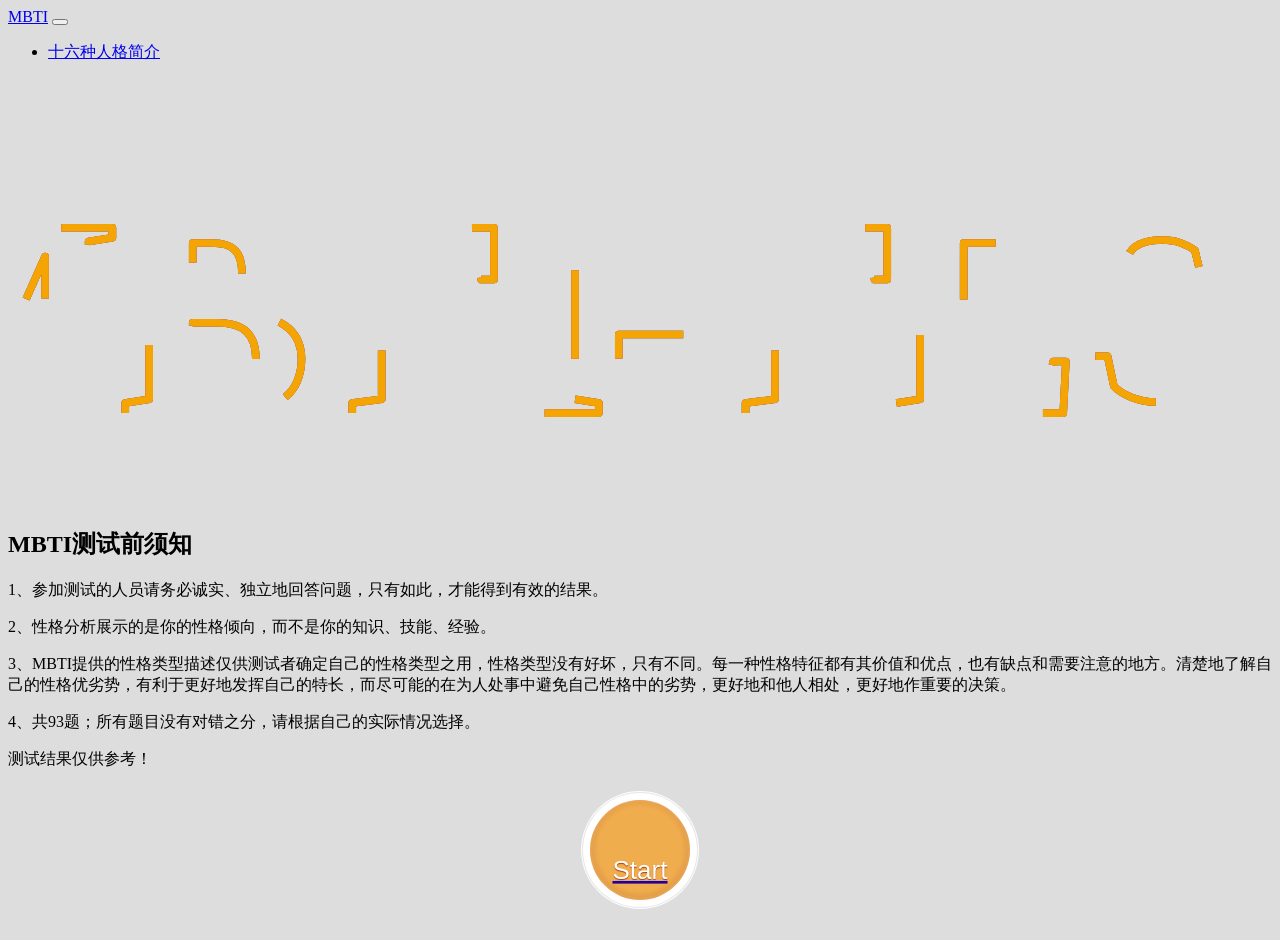
==== index.html @ 545f8bfc "refactor!：统一MBTI页面并重组静态资源 - 用一个数据驱动的详情页取代针对特定性格类型的静态页面 - 将顶级页面和第一方资源重命名为逗号分隔大小写格式 - 将脚本拆分为common、pag" ====
﻿<!doctype html>
<html lang="zh-CN">

<head>
    <meta charset="utf-8">
    <meta http-equiv="X-UA-Compatible" content="IE=edge">
    <meta name="description" content="MBTI 职业性格测试 93 题版，提供十六型人格解析、优势特点与职业方向参考。">
    <meta name="viewport" content="width=device-width, initial-scale=1.0, maximum-scale=1.0, user-scalable=no">
    <meta name="keywords" content="MBTI,MBTI测试,职业性格测试,十六型人格">
    <meta property="og:title" content="MBTI 职业性格测试 93 题版">
    <meta property="og:description" content="在线完成 93 题 MBTI 测试，并查看十六型人格的详细解析与职业建议。">
    <meta property="og:type" content="website">
    <meta property="og:url" content="https://mbti.msktmi.com/">
    <link rel="canonical" href="https://mbti.msktmi.com/">
    <title>MBTI 职业性格测试 93 题版</title>
    <link rel="shortcut icon" href="./static/img/favicon.ico">
    <link rel="stylesheet" href="./static/css/bootstrap.min.css">
    <link rel="stylesheet" href="./static/css/home-title.css">
    <link rel="stylesheet" href="./static/css/start-button.css">
    <link rel="stylesheet" href="./static/css/site.css">
    <script src="./static/js/vendor/jquery-3.7.1.min.js"></script>
    <script src="./static/js/vendor/bootstrap.min.js"></script>
    <script src="./static/js/common/project-info.js"></script>
</head>

<body>
    <!-- 首页只负责引导用户进入测试，并提供十六型人格入口。 -->
    <div>
        <!-- 顶部导航在所有主要页面保持一致，降低跳转成本。 -->
        <div class="navbar navbar-default navbar-fixed-top">
            <div class="container">
                <div class="navbar-header">
                    <a href="#" class="navbar-brand">MBTI</a>
                    <button class="navbar-toggle" type="button" data-toggle="collapse" data-target="#navbar-main"
                        aria-label="切换导航菜单">
                        <span class="icon-bar"></span>
                        <span class="icon-bar"></span>
                        <span class="icon-bar"></span>
                    </button>
                </div>
                <div class="navbar-collapse collapse" id="navbar-main">
                    <ul class="nav navbar-nav">
                        <li>
                            <a href="./personality-types.html">十六种人格简介</a>
                        </li>
                    </ul>
                </div>
            </div>
        </div>

        <div class="container">

            <!-- 主视觉标题通过 SVG 文本描边动画突出测试主题。 -->
            <div class="page-header">
                <div class="content">
                    <svg viewBox="0 0 1000 300" style="width: 100%;">
                        <symbol id="s-text">
                            <text text-anchor="middle" x="50%" y="60%" dy=".2em">
                                MBTI-TEST
                            </text>
                        </symbol>
                        <use xlink:href="#s-text" class="text"></use>
                        <use xlink:href="#s-text" class="text"></use>
                        <use xlink:href="#s-text" class="text"></use>
                        <use xlink:href="#s-text" class="text"></use>
                        <use xlink:href="#s-text" class="text"></use>
                        <use xlink:href="#s-text" class="text"></use>
                        <clippath id="cp-text">
                            <text text-anchor="middle" x="50%" y="60%" dy=".2em" class="text--line">
                                MBTI-TEST
                            </text>
                        </clippath>
                        <g clip-path="url(#cp-text)" class="shadow">
                            <rect width="100%" height="100%" class="anim-shape anim-shape--shadow"></rect>
                        </g>
                        <g clip-path="url(#cp-text)" class="colortext">
                            <rect width="100%" height="100%" class="anim-shape"></rect>
                            <rect width="80%" height="100%" class="anim-shape"></rect>
                            <rect width="60%" height="100%" class="anim-shape"></rect>
                            <rect width="40%" height="100%" class="anim-shape"></rect>
                            <rect width="20%" height="100%" class="anim-shape"></rect>
                        </g>
                        <use xlink:href="#s-text" class="text--transparent"></use>
                    </svg>
                </div>
            </div>


            <!-- 这里展示测试说明，帮助用户理解题目没有对错、结果仅供参考。 -->
            <div class="bs-docs-section">
                <div class="row">
                    <div class="col-lg-12">
                        <div class="bs-component">
                            <h2>MBTI测试前须知</h2>
                            <p>1、参加测试的人员请务必诚实、独立地回答问题，只有如此，才能得到有效的结果。</p>
                            <p>2、性格分析展示的是你的性格倾向，而不是你的知识、技能、经验。</p>
                            <p>
                                3、MBTI提供的性格类型描述仅供测试者确定自己的性格类型之用，性格类型没有好坏，只有不同。每一种性格特征都有其价值和优点，也有缺点和需要注意的地方。清楚地了解自己的性格优劣势，有利于更好地发挥自己的特长，而尽可能的在为人处事中避免自己性格中的劣势，更好地和他人相处，更好地作重要的决策。
                            </p>
                            <p>4、共93题；所有题目没有对错之分，请根据自己的实际情况选择。</p>
                            <p>测试结果仅供参考！</p>
                        </div>
                    </div>
                </div>
            </div>

            <!-- 首页唯一的主操作按钮，直接进入答题页。 -->
            <a href="./mbti-test.html" class="a-btn">
                <span></span>
                <span>Start</span>
                <span>Go!</span>
            </a>
        </div>
</body>

</html>
---- static/css/home-title.css ----
/* 首页 SVG 标题动画：多层描边文字循环位移，形成霓虹描边效果。 */
@media screen and (max-width: 27em) {
  p {
    font-size: 11px;
  }
}


body {
  height: 100%;
}

.text {
  fill: none;
  stroke-width: 6;
  stroke-linejoin: round;
  stroke-dasharray: 70 330;
  stroke-dashoffset: 0;
  -webkit-animation: stroke 6s infinite linear;
  animation: stroke 6s infinite linear;
}

.text:nth-child(5n + 1) {
  stroke: #F2385A;
  -webkit-animation-delay: -1.2s;
  animation-delay: -1.2s;
}

.text:nth-child(5n + 2) {
  stroke: #F5A503;
  -webkit-animation-delay: -2.4s;
  animation-delay: -2.4s;
}

.text:nth-child(5n + 3) {
  stroke: #E9F1DF;
  -webkit-animation-delay: -3.6s;
  animation-delay: -3.6s;
}

.text:nth-child(5n + 4) {
  stroke: #56D9CD;
  -webkit-animation-delay: -4.8s;
  animation-delay: -4.8s;
}

.text:nth-child(5n + 5) {
  stroke: #3AA1BF;
  -webkit-animation-delay: -6s;
  animation-delay: -6s;
}

@-webkit-keyframes stroke {
  100% {
    stroke-dashoffset: -400;
  }
}

@keyframes stroke {
  100% {
    stroke-dashoffset: -400;
  }
}

/* 下面这组样式控制彩色遮罩块在标题文字中的移动。 */
.text--transparent {
  fill: transparent;
}

.anim-shape {
  -webkit-transform-origin: 0x 150px;
  transform-origin: 0x 150px;
  -webkit-transform: scale(0, 1) translate(0, 0);
  transform: scale(0, 1) translate(0, 0);
  -webkit-animation: moving-panel 3s infinite alternate;
  animation: moving-panel 3s infinite alternate;
}

.colortext .anim-shape:nth-child(1) {
  fill: #0E1826;
}

.colortext .anim-shape:nth-child(2) {
  fill: #166973;
}

.colortext .anim-shape:nth-child(3) {
  fill: #65BFA6;
}

.colortext .anim-shape:nth-child(4) {
  fill: #F2CD5C;
}

.colortext .anim-shape:nth-child(5) {
  fill: #F26444;
}

.shadow {
  -webkit-transform: translate(10px, 10px);
  transform: translate(10px, 10px);
}

.anim-shape--shadow {
  fill: #000;
  fill-opacity: .2;
}

@-webkit-keyframes moving-panel {
  100% {
    -webkit-transform: scale(1, 1) translate(20px, 0);
    transform: scale(1, 1) translate(20px, 0);
  }
}

@keyframes moving-panel {
  100% {
    -webkit-transform: scale(1, 1) translate(20px, 0);
    transform: scale(1, 1) translate(20px, 0);
  }
}


div.content {
  /* 标题容器使用 flex 居中，保证不同宽度屏幕上都能稳定显示。 */
  font: 800 14em/1 'Open Sans', Impact;
  display: flex;
  justify-content: center;
  flex-wrap: wrap;

}

.page-header {
  padding-top: 50px;
}

svg {
  display: block;
  text-transform: uppercase;
}
---- static/css/start-button.css ----
/* 首页开始按钮：圆形按钮配合阴影与旋转星标制造主 CTA 动效。 */
.a-btn {
    width: 100px;
    height: 100px;
    -webkit-border-radius: 50%;
    -moz-border-radius: 50%;
    border-radius: 50%;
    display: block;
    margin-top: 30px;
    left: 50%;
    margin-left: -50px;
    background: #f0ad4e;
    position: relative;
    -webkit-box-shadow: 0px 0px 5px 0px rgba(246, 212, 163, 0.5) inset, 0px -1px 5px 4px rgba(170, 77, 27, 0.2) inset, 0px 0px 0px 7px #fff, 0px 0px 1px 8px rgba(188, 188, 188, 0.4), 0px 0px 0px 9px #fff;
    -moz-box-shadow: 0px 0px 5px 0px rgba(246, 212, 163, 0.5) inset, 0px -1px 5px 4px rgba(170, 77, 27, 0.2) inset, 0px 0px 0px 7px #fff, 0px 0px 1px 8px rgba(188, 188, 188, 0.4), 0px 0px 0px 9px #fff;
    box-shadow: 0px 0px 5px 0px rgba(246, 212, 163, 0.5) inset, 0px -1px 5px 4px rgba(170, 77, 27, 0.2) inset, 0px 0px 0px 7px #fff, 0px 0px 1px 8px rgba(188, 188, 188, 0.4), 0px 0px 0px 9px #fff;
    -webkit-transition: all 0.3s linear;
    -moz-transition: all 0.3s linear;
    -o-transition: all 0.3s linear;
    transition: all 0.3s linear;
}

.a-btn span {
    display: table-cell;
    width: 100px;
    height: 100px;
    padding: 20px;
    text-align: center;
    vertical-align: middle;
    font-size: 26px;
    color: #fff;
    text-shadow: 0px 1px 1px #A03F16;
    font-family: "Arvo", "Myriad Pro", "Trebuchet MS", sans-serif;
    -webkit-transition: all 0.3s linear;
    -moz-transition: all 0.3s linear;
    -o-transition: all 0.3s linear;
    transition: all 0.3s linear;
}

.a-btn span:nth-child(1),
.a-btn span:nth-child(3) {
    position: absolute;
    top: 0px;
    left: 0px;
    font-size: 40px;
    line-height: 36px;
    opacity: 0;
}

.a-btn span:nth-child(1) {
    /* 第一层是背景星标，只在 hover 时转动并加强视觉反馈。 */
    background: transparent url(/static/img/star.png) no-repeat center center;
    opacity: 0.2;
}

.a-btn:hover {
    text-decoration: none;
    background: rgba(170, 77, 27, 0.6);
    -webkit-box-shadow: 0px 0px 5px 0px rgba(246, 212, 163, 0.5) inset, 0px -1px 5px 4px rgba(170, 77, 27, 0.2) inset, 0px 0px 0px 7px #fff, 1px 4px 5px 8px rgba(188, 188, 188, 0.6), 0px 0px 0px 9px #fff;
    -moz-box-shadow: 0px 0px 5px 0px rgba(246, 212, 163, 0.5) inset, 0px -1px 5px 4px rgba(170, 77, 27, 0.2) inset, 0px 0px 0px 7px #fff, 1px 4px 5px 8px rgba(188, 188, 188, 0.6), 0px 0px 0px 9px #fff;
    box-shadow: 0px 0px 5px 0px rgba(246, 212, 163, 0.5) inset, 0px -1px 5px 4px rgba(170, 77, 27, 0.2) inset, 0px 0px 0px 7px #fff, 1px 4px 5px 8px rgba(188, 188, 188, 0.6), 0px 0px 0px 9px #fff;
}

.a-btn:hover span:nth-child(3) {
    margin-top: 10px;
    opacity: 1;
}

.a-btn:hover span:nth-child(2) {
    opacity: 0;
    -webkit-transform: scale(0);
    -moz-transform: scale(0);
    transform: scale(0);
}

.a-btn:hover span:nth-child(1) {
    -webkit-animation: rotate 1s linear;
    -moz-animation: rotate 1s linear;
    animation: rotate 1s linear;
}

.a-btn:active {
    -webkit-box-shadow: 0px 0px 5px 0px rgba(246, 212, 163, 0.5) inset, 0px -1px 5px 4px rgba(170, 77, 27, 0.2) inset, 0px 0px 0px 7px #fff, 0px -1px 0px 8px rgba(188, 188, 188, 0.3), 0px 0px 0px 10px #fff;
    -moz-box-shadow: 0px 0px 5px 0px rgba(246, 212, 163, 0.5) inset, 0px -1px 5px 4px rgba(170, 77, 27, 0.2) inset, 0px 0px 0px 7px #fff, 0px -1px 0px 8px rgba(188, 188, 188, 0.3), 0px 0px 0px 10px #fff;
    box-shadow: 0px 0px 5px 0px rgba(246, 212, 163, 0.5) inset, 0px -1px 5px 4px rgba(170, 77, 27, 0.2) inset, 0px 0px 0px 7px #fff, 0px -1px 0px 8px rgba(188, 188, 188, 0.3), 0px 0px 0px 10px #fff;
}

.a-btn:active span:nth-child(2) {
    color: rgba(170, 77, 27, 0.8);
    text-shadow: 0px 1px 1px rgba(255, 255, 255, 0.6);
}

@keyframes rotate {

    /* 点击前的悬停动画通过缩放加旋转提升“开始测试”的仪式感。 */
    0% {
        transform: scale(1) rotate(0);
    }

    50% {
        transform: scale(0.5) rotate(180deg);
    }

    100% {
        transform: scale(1) rotate(360deg);
    }
}

@-webkit-keyframes rotate {
    0% {
        -webkit-transform: scale(1) rotate(0);
    }

    50% {
        -webkit-transform: scale(0.5) rotate(180deg);
    }

    100% {
        -webkit-transform: scale(1) rotate(360deg);
    }
}

@-moz-keyframes rotate {
    0% {
        -moz-transform: scale(1) rotate(0);
    }

    50% {
        -moz-transform: scale(0.5) rotate(180deg);
    }

    100% {
        -moz-transform: scale(1) rotate(360deg);
    }
}
---- static/css/site.css ----
/* 全站公共样式：统一背景图和基础间距。 */
body {
	background: #ddd url("/static/img/field.jpg") fixed no-repeat top left;
	-webkit-background-size: cover;
	-moz-background-size: cover;
	background-size: cover;
}

footer {
	/* 给页脚留出与主体内容的分隔空间。 */
	margin-top: 90px;
}

.flashes {
	/* 预留给提示消息的公共样式。 */
	margin-top: 90px;
	text-align: center;
}
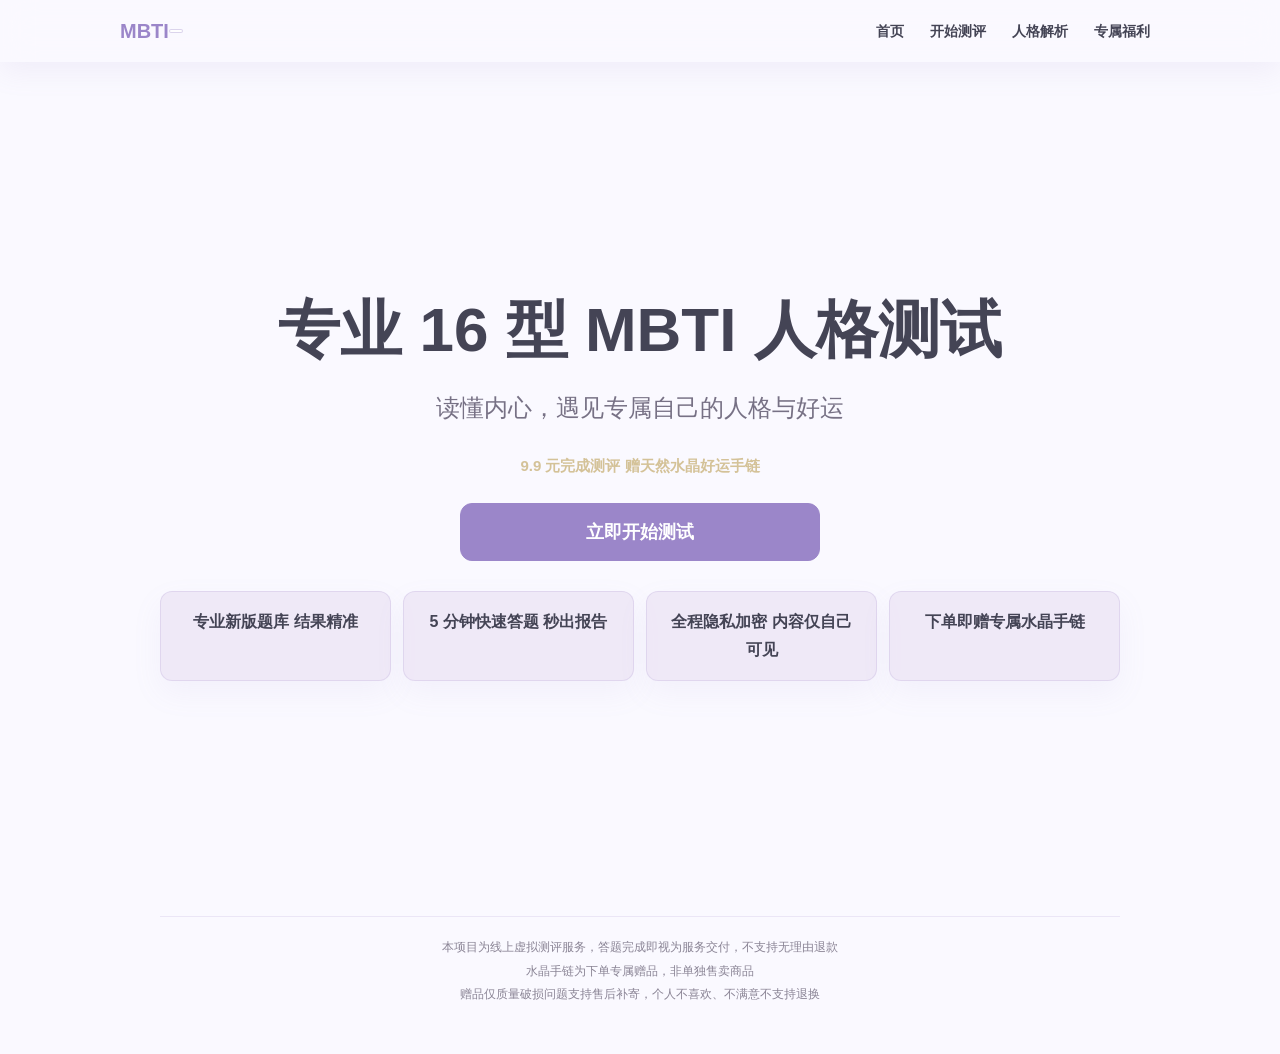
==== commit a5882aaf: "Redesign MBTI mobile-first UI" ====
--- a/index.html
+++ b/index.html
@@ -1,22 +1,20 @@
-﻿<!doctype html>
+<!doctype html>
 <html lang="zh-CN">
 
 <head>
     <meta charset="utf-8">
     <meta http-equiv="X-UA-Compatible" content="IE=edge">
-    <meta name="description" content="MBTI 职业性格测试 93 题版，提供十六型人格解析、优势特点与职业方向参考。">
+    <meta name="description" content="专业 16 型 MBTI 人格测试，快速了解自己的性格特质与专属好运建议。">
     <meta name="viewport" content="width=device-width, initial-scale=1.0, maximum-scale=1.0, user-scalable=no">
     <meta name="keywords" content="MBTI,MBTI测试,职业性格测试,十六型人格">
-    <meta property="og:title" content="MBTI 职业性格测试 93 题版">
-    <meta property="og:description" content="在线完成 93 题 MBTI 测试，并查看十六型人格的详细解析与职业建议。">
+    <meta property="og:title" content="专业 16 型 MBTI 人格测试">
+    <meta property="og:description" content="读懂内心，遇见专属自己的人格与好运。">
     <meta property="og:type" content="website">
     <meta property="og:url" content="https://mbti.msktmi.com/">
     <link rel="canonical" href="https://mbti.msktmi.com/">
-    <title>MBTI 职业性格测试 93 题版</title>
+    <title>专业 16 型 MBTI 人格测试</title>
     <link rel="shortcut icon" href="./static/img/favicon.ico">
     <link rel="stylesheet" href="./static/css/bootstrap.min.css">
-    <link rel="stylesheet" href="./static/css/home-title.css">
-    <link rel="stylesheet" href="./static/css/start-button.css">
     <link rel="stylesheet" href="./static/css/site.css">
     <script src="./static/js/vendor/jquery-3.7.1.min.js"></script>
     <script src="./static/js/vendor/bootstrap.min.js"></script>
@@ -24,93 +22,47 @@
 </head>
 
 <body>
-    <!-- 首页只负责引导用户进入测试，并提供十六型人格入口。 -->
-    <div>
-        <!-- 顶部导航在所有主要页面保持一致，降低跳转成本。 -->
-        <div class="navbar navbar-default navbar-fixed-top">
-            <div class="container">
-                <div class="navbar-header">
-                    <a href="#" class="navbar-brand">MBTI</a>
-                    <button class="navbar-toggle" type="button" data-toggle="collapse" data-target="#navbar-main"
-                        aria-label="切换导航菜单">
-                        <span class="icon-bar"></span>
-                        <span class="icon-bar"></span>
-                        <span class="icon-bar"></span>
-                    </button>
-                </div>
-                <div class="navbar-collapse collapse" id="navbar-main">
-                    <ul class="nav navbar-nav">
-                        <li>
-                            <a href="./personality-types.html">十六种人格简介</a>
-                        </li>
-                    </ul>
-                </div>
+    <nav class="navbar navbar-default navbar-fixed-top">
+        <div class="container">
+            <div class="navbar-header">
+                <a href="./index.html" class="navbar-brand">MBTI</a>
+                <button class="navbar-toggle" type="button" data-toggle="collapse" data-target="#navbar-main"
+                    aria-label="切换导航菜单">
+                    <span class="icon-bar"></span>
+                    <span class="icon-bar"></span>
+                    <span class="icon-bar"></span>
+                </button>
+            </div>
+            <div class="navbar-collapse collapse" id="navbar-main">
+                <ul class="site-nav-links">
+                    <li><a href="./index.html">首页</a></li>
+                    <li><a href="./mbti-test.html">开始测评</a></li>
+                    <li><a href="./personality-types.html">人格解析</a></li>
+                    <li><a href="./mbti-test.html">专属福利</a></li>
+                </ul>
             </div>
         </div>
+    </nav>
 
-        <div class="container">
+    <main class="page-shell hero-shell">
+        <h1 class="hero-title">专业 16 型 MBTI 人格测试</h1>
+        <p class="hero-subtitle">读懂内心，遇见专属自己的人格与好运</p>
+        <p class="gold-note">9.9 元完成测评 赠天然水晶好运手链</p>
+        <a href="./mbti-test.html" class="primary-button hero-cta">立即开始测试</a>
 
-            <!-- 主视觉标题通过 SVG 文本描边动画突出测试主题。 -->
-            <div class="page-header">
-                <div class="content">
-                    <svg viewBox="0 0 1000 300" style="width: 100%;">
-                        <symbol id="s-text">
-                            <text text-anchor="middle" x="50%" y="60%" dy=".2em">
-                                MBTI-TEST
-                            </text>
-                        </symbol>
-                        <use xlink:href="#s-text" class="text"></use>
-                        <use xlink:href="#s-text" class="text"></use>
-                        <use xlink:href="#s-text" class="text"></use>
-                        <use xlink:href="#s-text" class="text"></use>
-                        <use xlink:href="#s-text" class="text"></use>
-                        <use xlink:href="#s-text" class="text"></use>
-                        <clippath id="cp-text">
-                            <text text-anchor="middle" x="50%" y="60%" dy=".2em" class="text--line">
-                                MBTI-TEST
-                            </text>
-                        </clippath>
-                        <g clip-path="url(#cp-text)" class="shadow">
-                            <rect width="100%" height="100%" class="anim-shape anim-shape--shadow"></rect>
-                        </g>
-                        <g clip-path="url(#cp-text)" class="colortext">
-                            <rect width="100%" height="100%" class="anim-shape"></rect>
-                            <rect width="80%" height="100%" class="anim-shape"></rect>
-                            <rect width="60%" height="100%" class="anim-shape"></rect>
-                            <rect width="40%" height="100%" class="anim-shape"></rect>
-                            <rect width="20%" height="100%" class="anim-shape"></rect>
-                        </g>
-                        <use xlink:href="#s-text" class="text--transparent"></use>
-                    </svg>
-                </div>
-            </div>
+        <section class="benefit-grid" aria-label="测试优势">
+            <div class="benefit-card">专业新版题库 结果精准</div>
+            <div class="benefit-card">5 分钟快速答题 秒出报告</div>
+            <div class="benefit-card">全程隐私加密 内容仅自己可见</div>
+            <div class="benefit-card">下单即赠专属水晶手链</div>
+        </section>
+    </main>
 
-
-            <!-- 这里展示测试说明，帮助用户理解题目没有对错、结果仅供参考。 -->
-            <div class="bs-docs-section">
-                <div class="row">
-                    <div class="col-lg-12">
-                        <div class="bs-component">
-                            <h2>MBTI测试前须知</h2>
-                            <p>1、参加测试的人员请务必诚实、独立地回答问题，只有如此，才能得到有效的结果。</p>
-                            <p>2、性格分析展示的是你的性格倾向，而不是你的知识、技能、经验。</p>
-                            <p>
-                                3、MBTI提供的性格类型描述仅供测试者确定自己的性格类型之用，性格类型没有好坏，只有不同。每一种性格特征都有其价值和优点，也有缺点和需要注意的地方。清楚地了解自己的性格优劣势，有利于更好地发挥自己的特长，而尽可能的在为人处事中避免自己性格中的劣势，更好地和他人相处，更好地作重要的决策。
-                            </p>
-                            <p>4、共93题；所有题目没有对错之分，请根据自己的实际情况选择。</p>
-                            <p>测试结果仅供参考！</p>
-                        </div>
-                    </div>
-                </div>
-            </div>
-
-            <!-- 首页唯一的主操作按钮，直接进入答题页。 -->
-            <a href="./mbti-test.html" class="a-btn">
-                <span></span>
-                <span>Start</span>
-                <span>Go!</span>
-            </a>
-        </div>
+    <footer class="compliance-footer">
+        <p>本项目为线上虚拟测评服务，答题完成即视为服务交付，不支持无理由退款</p>
+        <p>水晶手链为下单专属赠品，非单独售卖商品</p>
+        <p>赠品仅质量破损问题支持售后补寄，个人不喜欢、不满意不支持退换</p>
+    </footer>
 </body>
 
-</html>+</html>
--- a/static/css/site.css
+++ b/static/css/site.css
@@ -1,18 +1,558 @@
-/* 全站公共样式：统一背景图和基础间距。 */
+:root {
+	--color-primary: #9B86C9;
+	--color-bg: #FAF9FF;
+	--color-card: #E8DFF2;
+	--color-text: #444455;
+	--color-gold: #D4C298;
+	--color-white: #ffffff;
+	--color-line: #ddd7e9;
+	--color-muted: #777185;
+	--shadow-soft: 0 18px 42px rgba(155, 134, 201, 0.16);
+	--radius: 12px;
+	--font-main: "Source Han Rounded", "Source Han Sans CN", "PingFang SC", "Microsoft YaHei", sans-serif;
+	--font-en: "Montserrat", "Source Han Sans CN", "PingFang SC", sans-serif;
+}
+
+* {
+	box-sizing: border-box;
+}
+
+html {
+	min-height: 100%;
+	background: var(--color-bg);
+}
+
 body {
-	background: #ddd url("/static/img/field.jpg") fixed no-repeat top left;
-	-webkit-background-size: cover;
-	-moz-background-size: cover;
-	background-size: cover;
-}
-
-footer {
-	/* 给页脚留出与主体内容的分隔空间。 */
+	min-height: 100%;
+	margin: 0;
+	background: var(--color-bg);
+	color: var(--color-text);
+	font-family: var(--font-main);
+	font-size: 16px;
+	line-height: 1.75;
+	letter-spacing: 0;
+}
+
+a {
+	color: var(--color-primary);
+	text-decoration: none;
+}
+
+a:hover,
+a:focus {
+	color: var(--color-primary);
+	text-decoration: none;
+}
+
+img {
+	max-width: 100%;
+}
+
+.container {
+	width: min(100% - 32px, 1040px);
+	max-width: 1040px;
+	margin: 0 auto;
+	padding: 0;
+}
+
+.navbar.navbar-default {
+	min-height: 62px;
+	margin: 0;
+	border: 0;
+	border-radius: 0;
+	background: rgba(250, 249, 255, 0.82);
+	box-shadow: 0 10px 28px rgba(155, 134, 201, 0.1);
+	backdrop-filter: blur(16px);
+	-webkit-backdrop-filter: blur(16px);
+}
+
+.navbar-fixed-top {
+	position: sticky;
+	top: 0;
+	z-index: 1000;
+}
+
+.navbar .container {
+	display: flex;
+	align-items: center;
+	justify-content: space-between;
+	min-height: 62px;
+}
+
+.navbar-header {
+	float: none;
+	display: flex;
+	align-items: center;
+	justify-content: space-between;
+	width: 100%;
+}
+
+.navbar-default .navbar-brand {
+	height: auto;
+	padding: 0;
+	color: var(--color-primary);
+	font-family: var(--font-en);
+	font-size: 20px;
+	font-weight: 800;
+	line-height: 1;
+}
+
+.navbar-default .navbar-toggle {
+	margin: 0;
+	border: 1px solid rgba(155, 134, 201, 0.35);
+	border-radius: var(--radius);
+	background: rgba(255, 255, 255, 0.72);
+}
+
+.navbar-default .navbar-toggle .icon-bar {
+	background-color: var(--color-primary);
+}
+
+.navbar-collapse {
+	border: 0;
+	box-shadow: none;
+}
+
+.navbar-nav {
+	margin: 0;
+}
+
+.navbar-default .navbar-nav > li > a {
+	padding: 21px 12px;
+	color: var(--color-text);
+	font-size: 14px;
+	font-weight: 600;
+}
+
+.navbar-default .navbar-nav > li > a:hover,
+.navbar-default .navbar-nav > li > a:focus {
+	color: var(--color-primary);
+	background: transparent;
+}
+
+.site-nav-links {
+	display: flex;
+	align-items: center;
+	justify-content: center;
+	gap: 6px;
+	margin: 0;
+	padding: 0;
+	list-style: none;
+}
+
+.site-nav-links a {
+	display: inline-flex;
+	align-items: center;
+	min-height: 38px;
+	padding: 0 10px;
+	border-radius: var(--radius);
+	color: var(--color-text);
+	font-size: 14px;
+	font-weight: 600;
+}
+
+.site-nav-links a:hover,
+.site-nav-links a:focus {
+	background: rgba(232, 223, 242, 0.7);
+	color: var(--color-primary);
+}
+
+.page-shell {
+	width: min(100% - 32px, 960px);
+	margin: 0 auto;
+	padding: 34px 0 40px;
+}
+
+.hero-shell {
+	min-height: calc(100vh - 62px);
+	display: flex;
+	flex-direction: column;
+	justify-content: center;
+	gap: 24px;
+	padding-top: 34px;
+	text-align: center;
+}
+
+.hero-title {
+	margin: 0;
+	color: var(--color-text);
+	font-size: clamp(32px, 8vw, 62px);
+	font-weight: 900;
+	line-height: 1.12;
+}
+
+.hero-subtitle {
+	max-width: 680px;
+	margin: 0 auto;
+	color: var(--color-muted);
+	font-size: clamp(17px, 4.5vw, 24px);
+	line-height: 1.7;
+}
+
+.gold-note {
+	margin: 0;
+	color: var(--color-gold);
+	font-size: 15px;
+	font-weight: 800;
+}
+
+.primary-button,
+.secondary-button,
+.btn.btn-primary,
+.btn.btn-default {
+	display: inline-flex;
+	align-items: center;
+	justify-content: center;
+	min-height: 48px;
+	padding: 0 22px;
+	border: 1px solid var(--color-primary);
+	border-radius: var(--radius);
+	background: var(--color-primary);
+	color: var(--color-white);
+	font-weight: 800;
+	line-height: 1;
+	transition: transform 0.2s ease, box-shadow 0.2s ease, background 0.2s ease, color 0.2s ease;
+}
+
+.primary-button:hover,
+.primary-button:focus,
+.btn.btn-primary:hover,
+.btn.btn-primary:focus {
+	background: linear-gradient(135deg, #9B86C9, #b5a5d8);
+	color: var(--color-white);
+	box-shadow: 0 12px 28px rgba(155, 134, 201, 0.22);
+	transform: translateY(-1px);
+}
+
+.secondary-button,
+.btn.btn-default {
+	background: rgba(255, 255, 255, 0.82);
+	color: var(--color-primary);
+}
+
+.secondary-button:hover,
+.secondary-button:focus,
+.btn.btn-default:hover,
+.btn.btn-default:focus {
+	background: rgba(232, 223, 242, 0.9);
+	color: var(--color-primary);
+}
+
+.hero-cta {
+	width: min(100%, 360px);
+	min-height: 58px;
+	margin: 0 auto;
+	font-size: 18px;
+}
+
+.benefit-grid {
+	display: grid;
+	grid-template-columns: 1fr;
+	gap: 12px;
+	margin: 6px 0 0;
+}
+
+.benefit-card,
+.soft-card {
+	border: 1px solid rgba(155, 134, 201, 0.18);
+	border-radius: var(--radius);
+	background: rgba(232, 223, 242, 0.62);
+	box-shadow: 0 12px 30px rgba(155, 134, 201, 0.08);
+}
+
+.benefit-card {
+	padding: 16px 18px;
+	color: var(--color-text);
+	font-weight: 700;
+}
+
+.compliance-footer {
+	width: min(100% - 32px, 960px);
+	margin: 16px auto 28px;
+	padding: 18px;
+	border-top: 1px solid rgba(155, 134, 201, 0.16);
+	color: #8a8495;
+	font-size: 12px;
+	line-height: 1.8;
+	text-align: center;
+}
+
+.compliance-footer p {
+	margin: 2px 0;
+}
+
+.form-control {
+	height: 46px;
+	border: 1px solid var(--color-line);
+	border-radius: var(--radius);
+	box-shadow: none;
+	color: var(--color-text);
+}
+
+.form-control:focus {
+	border-color: var(--color-primary);
+	box-shadow: 0 0 0 3px rgba(155, 134, 201, 0.14);
+}
+
+.test-shell {
+	max-width: 720px;
+}
+
+.access-gate {
+	max-width: 520px;
+	margin: 0 auto;
+	padding: 26px;
+	background: rgba(255, 255, 255, 0.84);
+}
+
+.access-gate h1 {
+	margin: 8px 0 10px;
+	color: var(--color-text);
+	font-size: 28px;
+	font-weight: 900;
+	line-height: 1.22;
+	text-align: center;
+}
+
+.access-gate > p {
+	margin: 0 0 18px;
+	color: var(--color-muted);
+	text-align: center;
+}
+
+.access-gate label {
+	display: block;
+	margin: 14px 0 6px;
+	color: var(--color-text);
+	font-size: 14px;
+	font-weight: 800;
+}
+
+.access-gate button {
+	width: 100%;
+	margin-top: 20px;
+}
+
+.gate-message,
+.quiz-message {
+	min-height: 24px;
+	margin: 12px 0 0;
+	color: var(--color-muted);
+	font-size: 13px;
+	text-align: center;
+}
+
+.gate-message-error,
+.quiz-message-error {
+	color: #9a5f72;
+}
+
+.questionbox {
+	display: flex;
+	align-items: center;
+	justify-content: center;
+	width: 100%;
+}
+
+.quiz-card {
+	width: 100%;
+	padding: 22px;
+	background: rgba(255, 255, 255, 0.86);
+}
+
+.quiz-progress {
+	margin-bottom: 26px;
+}
+
+.quiz-progress-copy {
+	display: flex;
+	align-items: center;
+	justify-content: space-between;
+	margin-bottom: 10px;
+	color: var(--color-muted);
+	font-size: 13px;
+	font-weight: 800;
+}
+
+.quiz-progress-track {
+	height: 10px;
+	overflow: hidden;
+	border-radius: 999px;
+	background: rgba(232, 223, 242, 0.82);
+}
+
+.quiz-progress-bar {
+	width: 0;
+	height: 100%;
+	border-radius: 999px;
+	background: linear-gradient(90deg, var(--color-primary), var(--color-gold));
+	transition: width 0.24s ease;
+}
+
+.quiz-form fieldset {
+	margin: 0;
+	padding: 0;
+	border: 0;
+}
+
+.quiz-form legend {
+	display: block;
+	width: 100%;
+	margin: 0 0 22px;
+	padding: 0;
+	border: 0;
+	color: var(--color-text);
+	font-size: clamp(21px, 5.8vw, 30px);
+	font-weight: 900;
+	line-height: 1.45;
+	text-align: center;
+}
+
+.quiz-options {
+	display: grid;
+	gap: 12px;
+}
+
+.quiz-option {
+	position: relative;
+	display: block;
+	margin: 0;
+}
+
+.quiz-option input {
+	position: absolute;
+	inset: 0;
+	width: 100%;
+	height: 100%;
+	margin: 0;
+	opacity: 0;
+	cursor: pointer;
+}
+
+.quiz-option span {
+	display: flex;
+	align-items: center;
+	justify-content: center;
+	min-height: 58px;
+	padding: 14px 16px;
+	border: 1px solid var(--color-line);
+	border-radius: var(--radius);
+	background: var(--color-white);
+	color: var(--color-text);
+	font-size: 16px;
+	font-weight: 700;
+	line-height: 1.5;
+	text-align: center;
+	transition: background 0.2s ease, color 0.2s ease, border-color 0.2s ease, box-shadow 0.2s ease;
+}
+
+.quiz-option:hover span {
+	border-color: var(--color-primary);
+	box-shadow: 0 10px 22px rgba(155, 134, 201, 0.1);
+}
+
+.quiz-option input:checked + span {
+	border-color: var(--color-primary);
+	background: var(--color-primary);
+	color: var(--color-white);
+}
+
+.quiz-actions {
+	display: grid;
+	grid-template-columns: 1fr 1fr;
+	gap: 12px;
+	margin-top: 22px;
+}
+
+.quiz-actions button {
+	width: 100%;
+}
+
+.quiz-actions button:disabled {
+	border-color: #ded9e8;
+	background: #f1eef7;
+	color: #aaa4b6;
+	box-shadow: none;
+	cursor: not-allowed;
+	transform: none;
+}
+
+.flashes {
 	margin-top: 90px;
-}
-
-.flashes {
-	/* 预留给提示消息的公共样式。 */
-	margin-top: 90px;
-	text-align: center;
-}+	text-align: center;
+}
+
+@media (min-width: 768px) {
+	.navbar-header {
+		width: auto;
+	}
+
+	.navbar-collapse.collapse {
+		display: block !important;
+		height: auto !important;
+		padding: 0;
+		overflow: visible !important;
+	}
+
+	.benefit-grid {
+		grid-template-columns: repeat(4, 1fr);
+	}
+
+	.page-shell {
+		padding-top: 54px;
+	}
+}
+
+@media (max-width: 767px) {
+	.container,
+	.page-shell,
+	.compliance-footer {
+		width: min(100% - 28px, 560px);
+	}
+
+	.navbar .container {
+		display: block;
+		padding: 0;
+	}
+
+	.navbar-header {
+		min-height: 62px;
+	}
+
+	.navbar-collapse {
+		padding: 0 0 12px;
+	}
+
+	.navbar-nav > li > a,
+	.navbar-default .navbar-nav > li > a {
+		padding: 10px 0;
+		text-align: center;
+	}
+
+	.site-nav-links {
+		flex-wrap: wrap;
+		padding-bottom: 12px;
+	}
+
+	.site-nav-links a {
+		font-size: 13px;
+		padding: 0 8px;
+	}
+
+	.hero-shell {
+		min-height: auto;
+		padding-top: 46px;
+	}
+
+	.access-gate,
+	.quiz-card {
+		padding: 20px;
+	}
+
+	.quiz-actions {
+		position: sticky;
+		bottom: 10px;
+		padding-top: 4px;
+		background: linear-gradient(rgba(250, 249, 255, 0), var(--color-bg) 36%);
+	}
+}
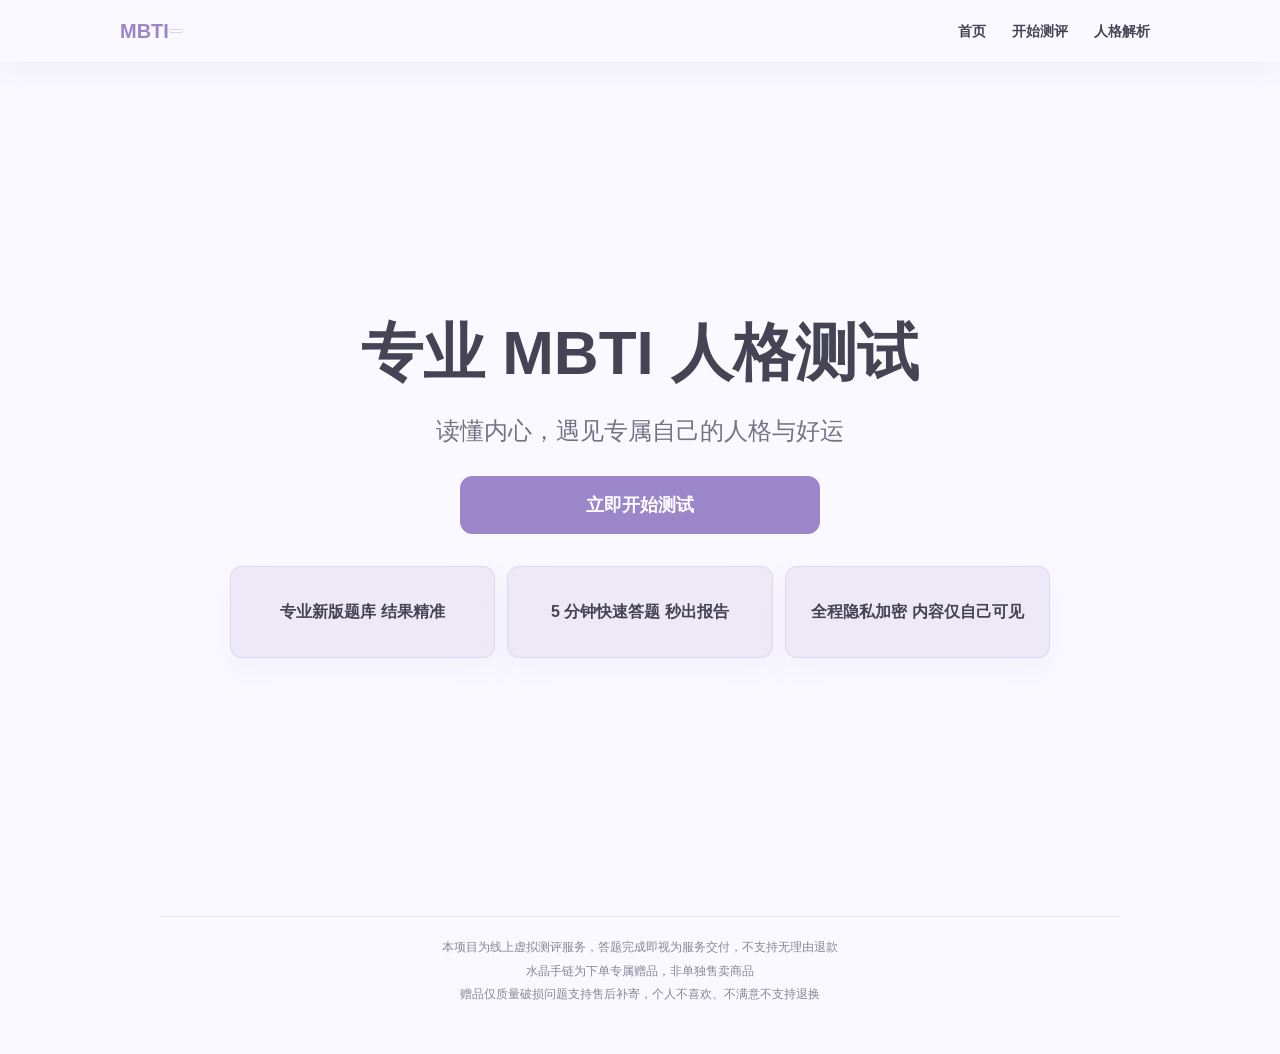
==== commit f79b8a8c: "Polish MBTI UI content and personality art" ====
--- a/index.html
+++ b/index.html
@@ -4,21 +4,21 @@
 <head>
     <meta charset="utf-8">
     <meta http-equiv="X-UA-Compatible" content="IE=edge">
-    <meta name="description" content="专业 16 型 MBTI 人格测试，快速了解自己的性格特质与专属好运建议。">
+    <meta name="description" content="专业 MBTI 人格测试，快速了解自己的性格特质与专属好运建议。">
     <meta name="viewport" content="width=device-width, initial-scale=1.0, maximum-scale=1.0, user-scalable=no">
     <meta name="keywords" content="MBTI,MBTI测试,职业性格测试,十六型人格">
-    <meta property="og:title" content="专业 16 型 MBTI 人格测试">
+    <meta property="og:title" content="专业 MBTI 人格测试">
     <meta property="og:description" content="读懂内心，遇见专属自己的人格与好运。">
     <meta property="og:type" content="website">
     <meta property="og:url" content="https://mbti.msktmi.com/">
     <link rel="canonical" href="https://mbti.msktmi.com/">
-    <title>专业 16 型 MBTI 人格测试</title>
+    <title>专业 MBTI 人格测试</title>
     <link rel="shortcut icon" href="./static/img/favicon.ico">
-    <link rel="stylesheet" href="./static/css/bootstrap.min.css">
-    <link rel="stylesheet" href="./static/css/site.css">
-    <script src="./static/js/vendor/jquery-3.7.1.min.js"></script>
-    <script src="./static/js/vendor/bootstrap.min.js"></script>
-    <script src="./static/js/common/project-info.js"></script>
+    <link rel="stylesheet" href="./static/css/bootstrap.min.css?v=20260515-ui2">
+    <link rel="stylesheet" href="./static/css/site.css?v=20260515-ui2">
+    <script src="./static/js/vendor/jquery-3.7.1.min.js?v=20260515-ui2"></script>
+    <script src="./static/js/vendor/bootstrap.min.js?v=20260515-ui2"></script>
+    <script src="./static/js/common/project-info.js?v=20260515-ui2"></script>
 </head>
 
 <body>
@@ -38,23 +38,20 @@
                     <li><a href="./index.html">首页</a></li>
                     <li><a href="./mbti-test.html">开始测评</a></li>
                     <li><a href="./personality-types.html">人格解析</a></li>
-                    <li><a href="./mbti-test.html">专属福利</a></li>
                 </ul>
             </div>
         </div>
     </nav>
 
     <main class="page-shell hero-shell">
-        <h1 class="hero-title">专业 16 型 MBTI 人格测试</h1>
+        <h1 class="hero-title">专业 MBTI 人格测试</h1>
         <p class="hero-subtitle">读懂内心，遇见专属自己的人格与好运</p>
-        <p class="gold-note">9.9 元完成测评 赠天然水晶好运手链</p>
         <a href="./mbti-test.html" class="primary-button hero-cta">立即开始测试</a>
 
         <section class="benefit-grid" aria-label="测试优势">
             <div class="benefit-card">专业新版题库 结果精准</div>
             <div class="benefit-card">5 分钟快速答题 秒出报告</div>
             <div class="benefit-card">全程隐私加密 内容仅自己可见</div>
-            <div class="benefit-card">下单即赠专属水晶手链</div>
         </section>
     </main>
 
--- a/static/css/site.css
+++ b/static/css/site.css
@@ -25,7 +25,7 @@
 body {
 	min-height: 100%;
 	margin: 0;
-	background: var(--color-bg);
+	background: var(--color-bg) !important;
 	color: var(--color-text);
 	font-family: var(--font-main);
 	font-size: 16px;
@@ -60,7 +60,7 @@
 	margin: 0;
 	border: 0;
 	border-radius: 0;
-	background: rgba(250, 249, 255, 0.82);
+	background: rgba(250, 249, 255, 0.88) !important;
 	box-shadow: 0 10px 28px rgba(155, 134, 201, 0.1);
 	backdrop-filter: blur(16px);
 	-webkit-backdrop-filter: blur(16px);
@@ -77,6 +77,10 @@
 	align-items: center;
 	justify-content: space-between;
 	min-height: 62px;
+	width: min(100% - 32px, 1040px);
+	max-width: 1040px;
+	margin: 0 auto;
+	padding: 0;
 }
 
 .navbar-header {
@@ -111,6 +115,7 @@
 .navbar-collapse {
 	border: 0;
 	box-shadow: none;
+	padding: 0;
 }
 
 .navbar-nav {
@@ -249,7 +254,8 @@
 	display: grid;
 	grid-template-columns: 1fr;
 	gap: 12px;
-	margin: 6px 0 0;
+	width: min(100%, 820px);
+	margin: 8px auto 0;
 }
 
 .benefit-card,
@@ -261,9 +267,15 @@
 }
 
 .benefit-card {
-	padding: 16px 18px;
+	display: flex;
+	align-items: center;
+	justify-content: center;
+	min-height: 92px;
+	padding: 18px;
 	color: var(--color-text);
 	font-weight: 700;
+	line-height: 1.55;
+	text-align: center;
 }
 
 .compliance-footer {
@@ -302,7 +314,7 @@
 	max-width: 520px;
 	margin: 0 auto;
 	padding: 26px;
-	background: rgba(255, 255, 255, 0.84);
+	background: rgba(255, 255, 255, 0.9);
 }
 
 .access-gate h1 {
@@ -311,6 +323,10 @@
 	font-size: 28px;
 	font-weight: 900;
 	line-height: 1.22;
+	text-align: center;
+}
+
+.access-gate .gold-note {
 	text-align: center;
 }
 
@@ -495,7 +511,7 @@
 	}
 
 	.benefit-grid {
-		grid-template-columns: repeat(4, 1fr);
+		grid-template-columns: repeat(3, minmax(0, 1fr));
 	}
 
 	.page-shell {
@@ -513,6 +529,7 @@
 	.navbar .container {
 		display: block;
 		padding: 0;
+		width: min(100% - 28px, 560px);
 	}
 
 	.navbar-header {
